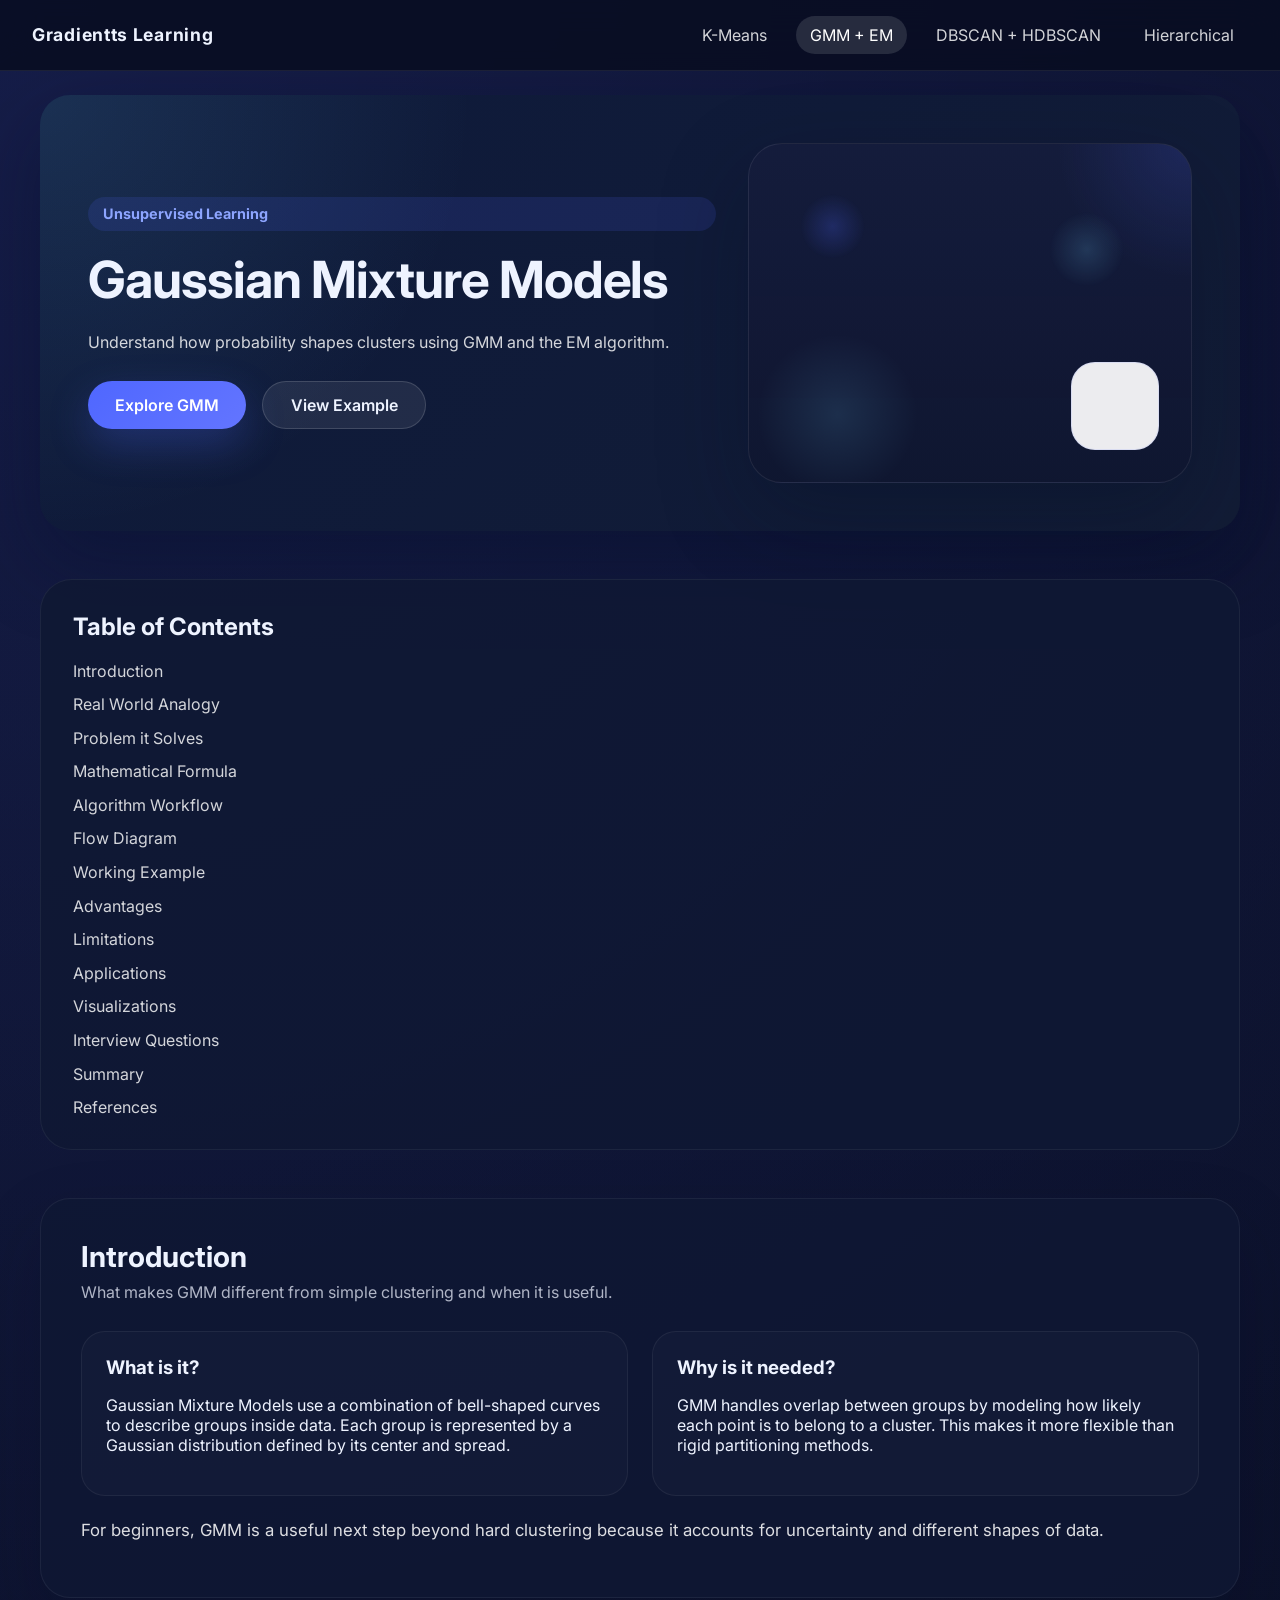
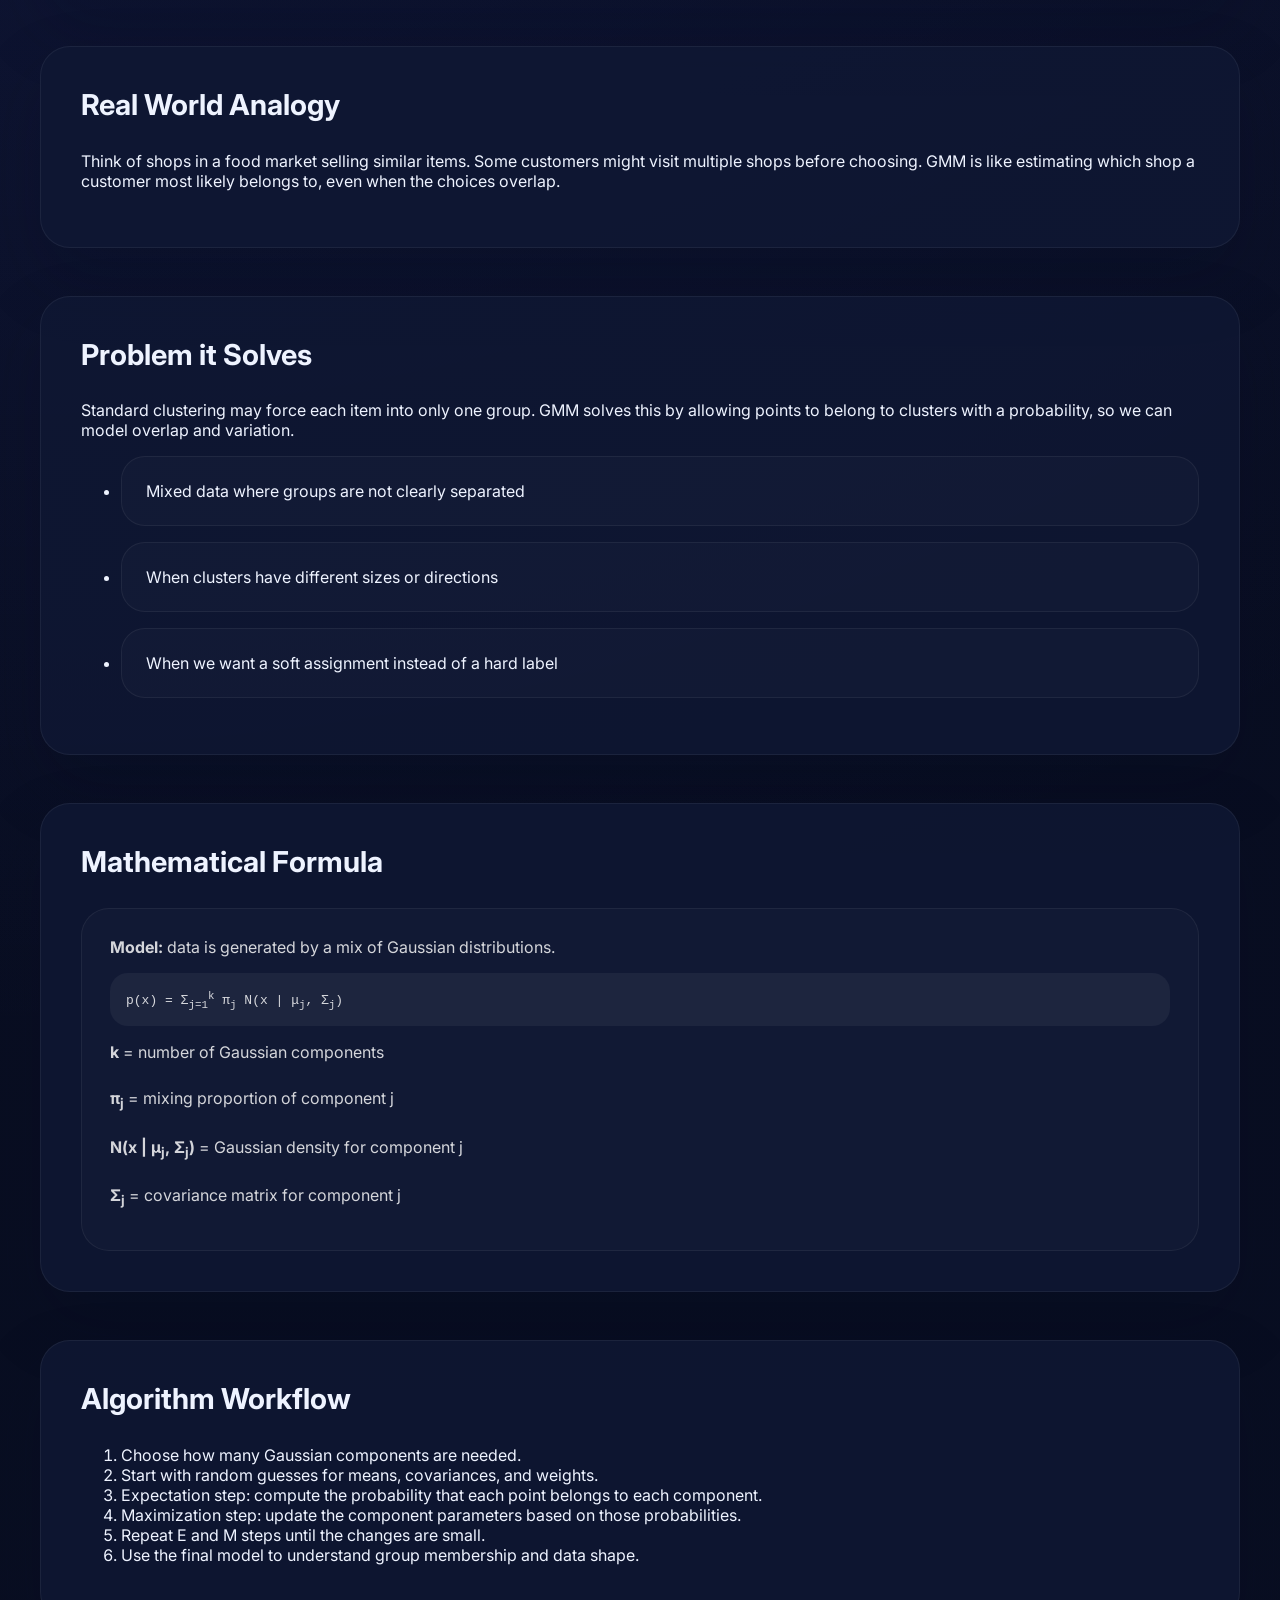
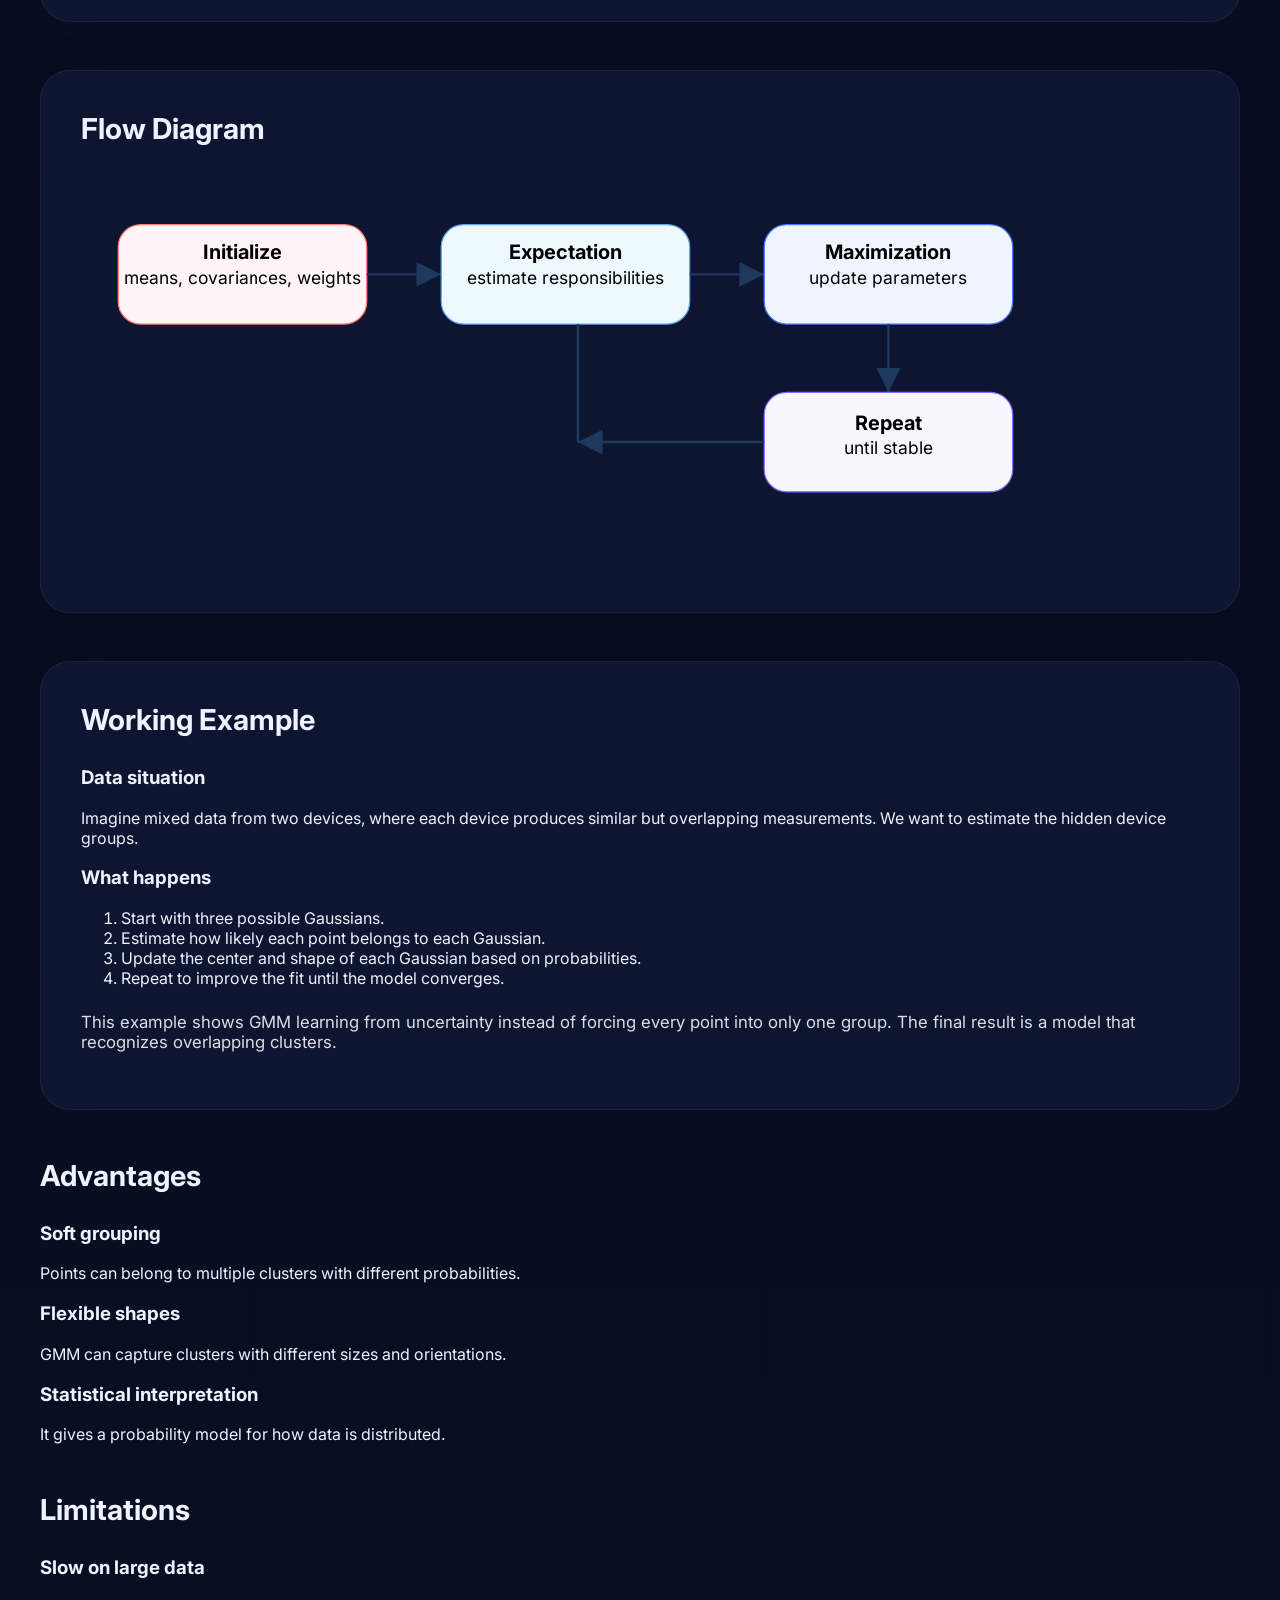
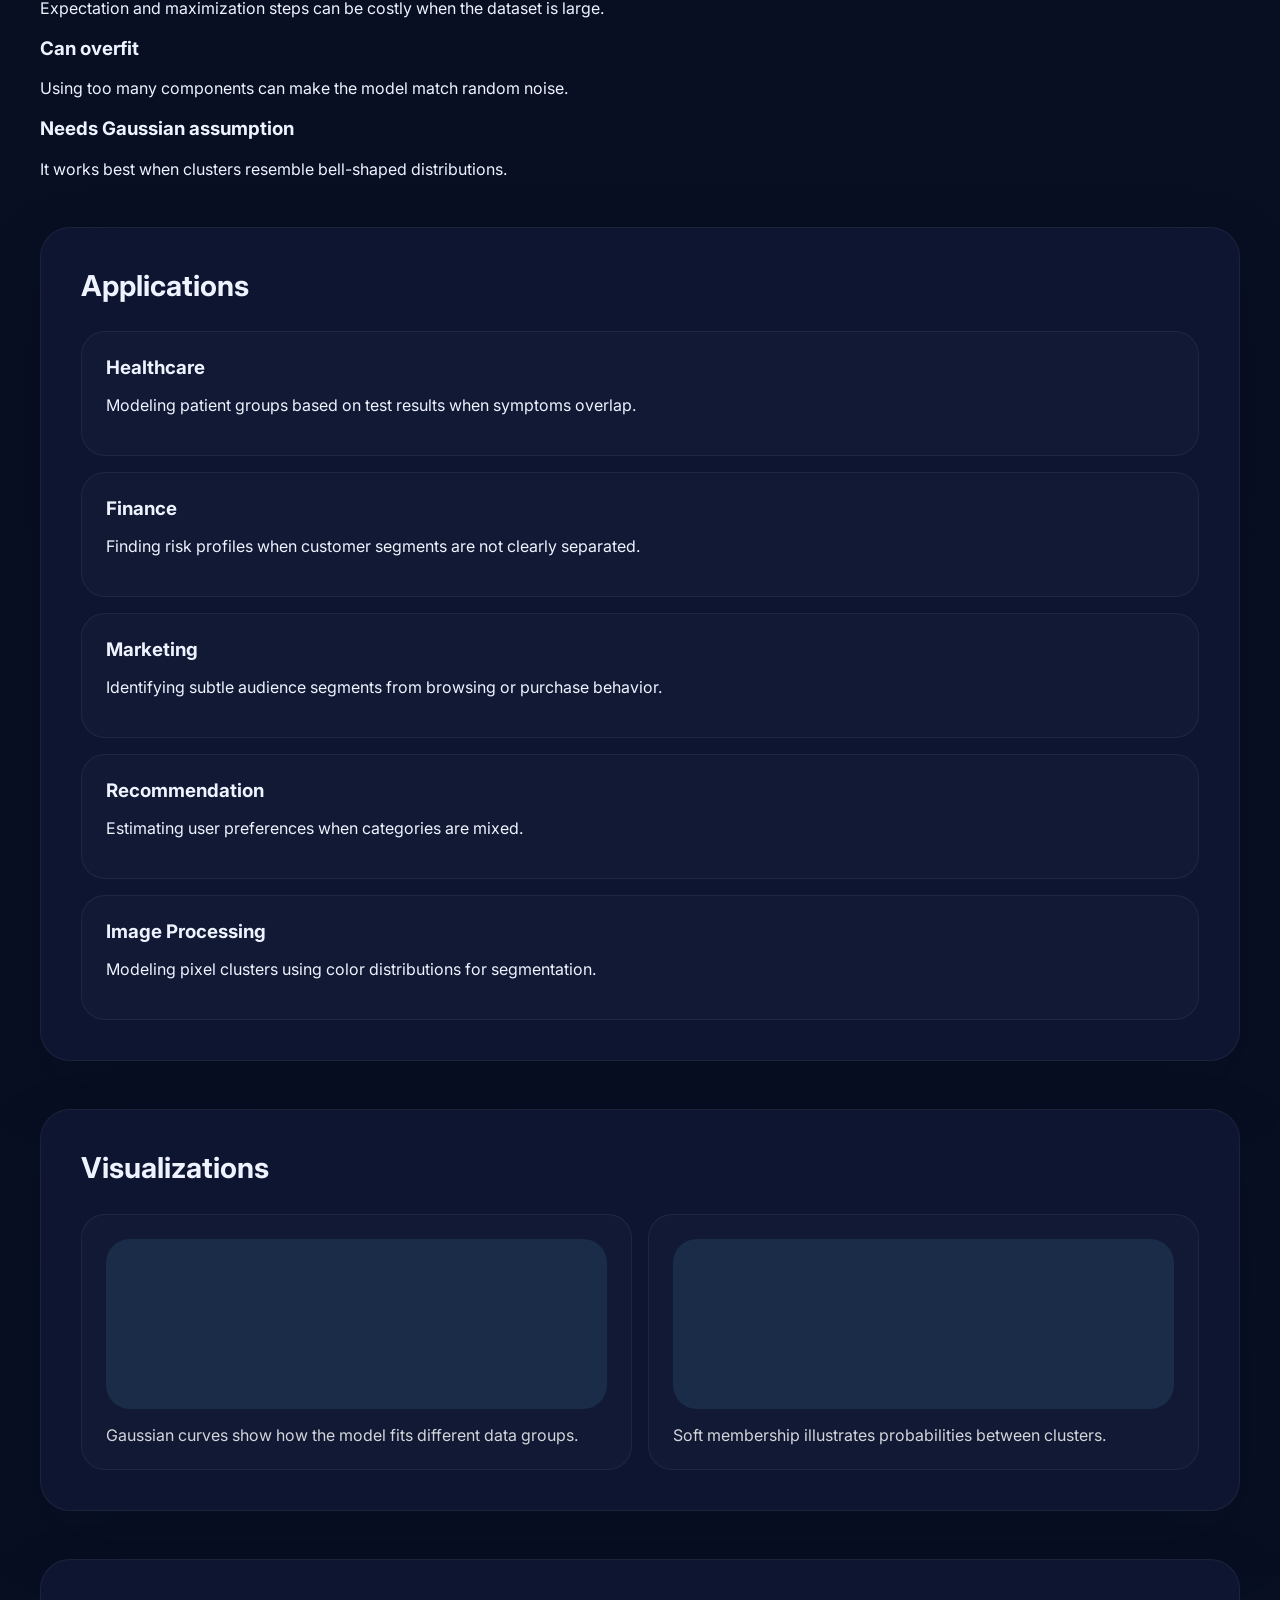
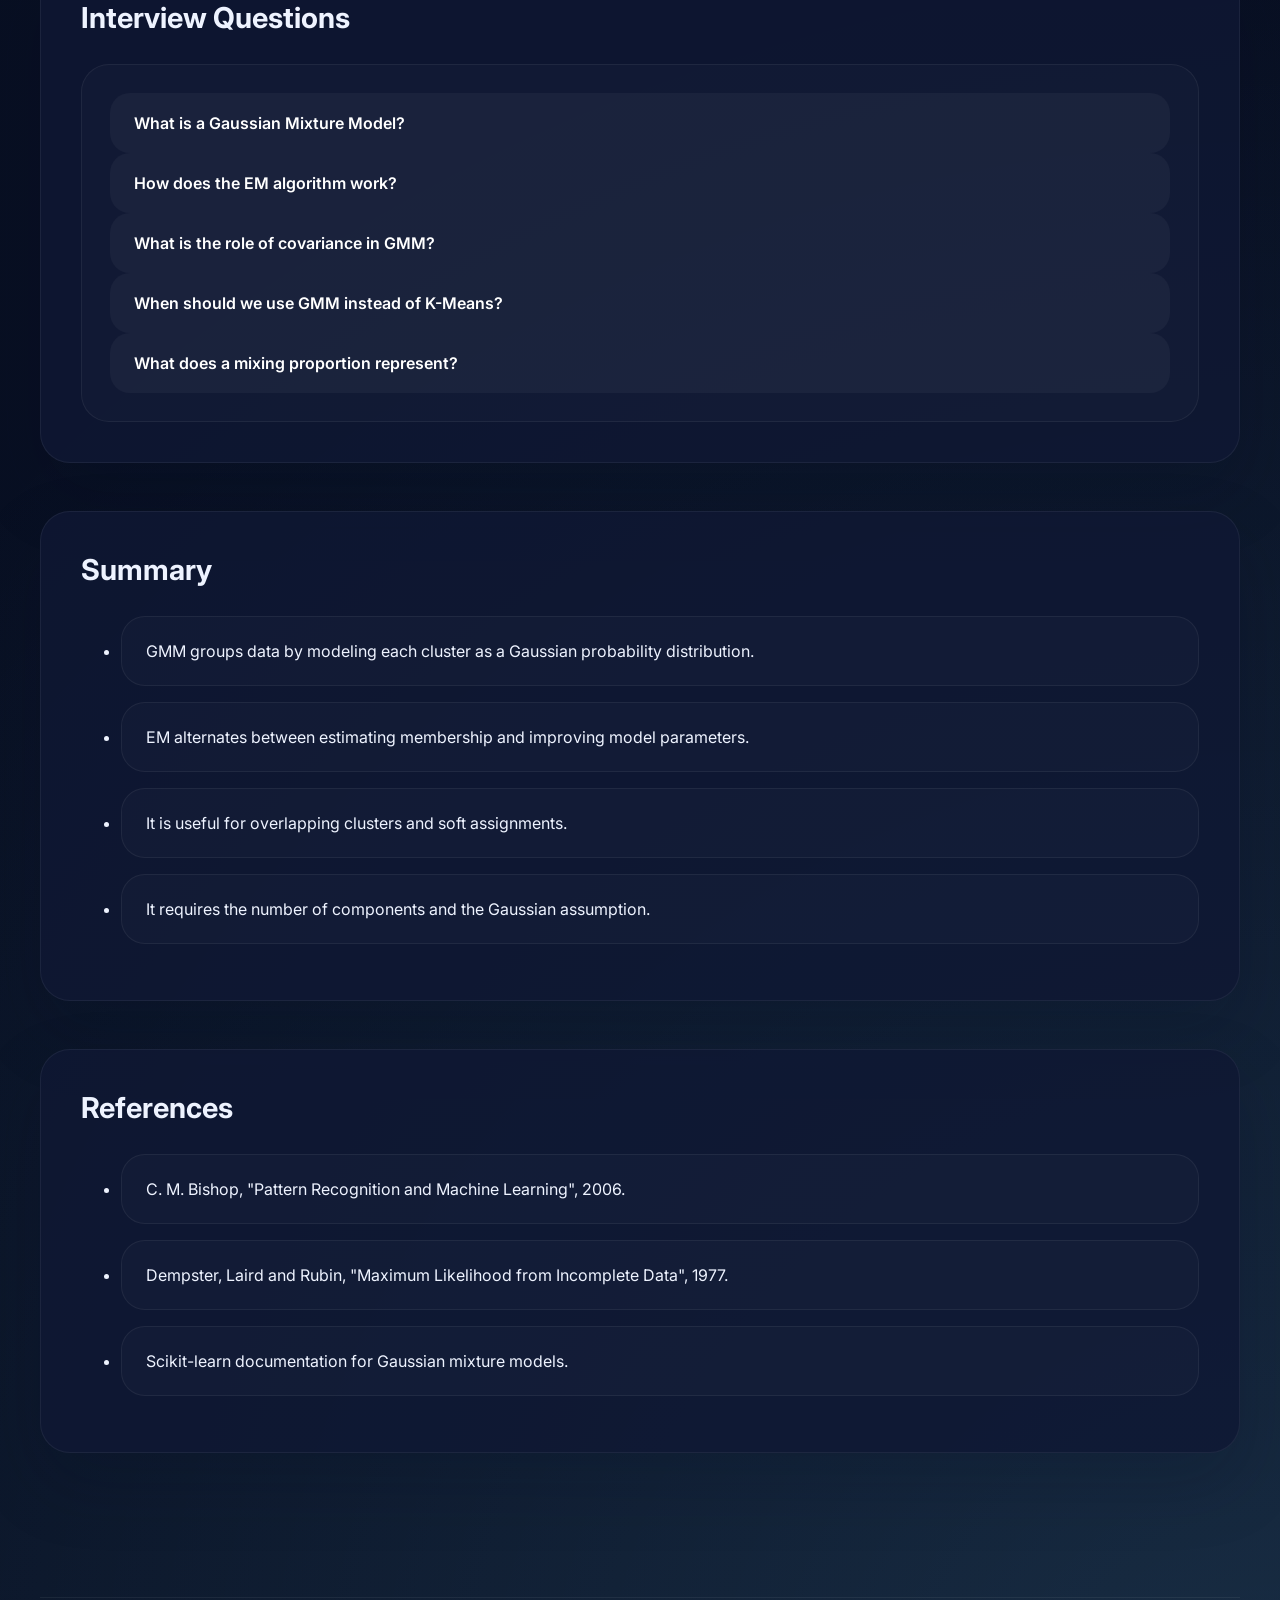
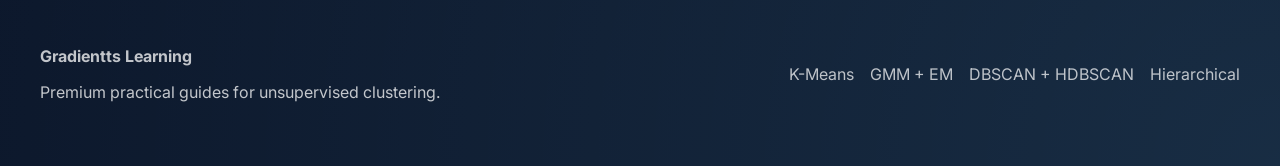
==== gmm-em/index.html @ 31d8e4d5 "Add Task 3 HTML pages" ====
<!DOCTYPE html>
<html lang="en">
<head>
  <meta charset="UTF-8" />
  <meta name="viewport" content="width=device-width, initial-scale=1.0" />
  <title>GMM + EM | Unsupervised Learning</title>
  <link rel="preconnect" href="https://fonts.googleapis.com" />
  <link rel="preconnect" href="https://fonts.gstatic.com" crossorigin />
  <link href="https://fonts.googleapis.com/css2?family=Inter:wght@400;500;600;700&display=swap" rel="stylesheet" />
  <link rel="stylesheet" href="../style.css" />
</head>
<body>
  <header class="navbar" id="top-nav">
    <div class="nav-brand">Gradientts Learning</div>
    <nav class="nav-links" aria-label="Main navigation">
      <a href="../k-means/index.html">K-Means</a>
      <a href="../gmm-em/index.html" class="active">GMM + EM</a>
      <a href="../dbscan-hdbscan/index.html">DBSCAN + HDBSCAN</a>
      <a href="../hierarchical-clustering/index.html">Hierarchical</a>
    </nav>
    <button class="nav-toggle" aria-label="Toggle navigation" aria-expanded="false">
      <span></span><span></span><span></span>
    </button>
  </header>

  <main>
    <section class="hero hero-gmm">
      <div class="hero-copy">
        <span class="eyebrow">Unsupervised Learning</span>
        <h1>Gaussian Mixture Models</h1>
        <p>Understand how probability shapes clusters using GMM and the EM algorithm.</p>
        <div class="hero-actions">
          <a href="#overview" class="btn btn-primary">Explore GMM</a>
          <a href="#example" class="btn btn-secondary">View Example</a>
        </div>
      </div>
      <div class="hero-visual" aria-hidden="true">
        <div class="hero-card">
          <div class="curve-graph"></div>
          <div class="shape-key"></div>
        </div>
      </div>
    </section>

    <section class="section toc" id="toc">
      <h2>Table of Contents</h2>
      <ul>
        <li><a href="#overview">Introduction</a></li>
        <li><a href="#analogy">Real World Analogy</a></li>
        <li><a href="#problem">Problem it Solves</a></li>
        <li><a href="#formula">Mathematical Formula</a></li>
        <li><a href="#workflow">Algorithm Workflow</a></li>
        <li><a href="#diagram">Flow Diagram</a></li>
        <li><a href="#example">Working Example</a></li>
        <li><a href="#advantages">Advantages</a></li>
        <li><a href="#limitations">Limitations</a></li>
        <li><a href="#applications">Applications</a></li>
        <li><a href="#visualizations">Visualizations</a></li>
        <li><a href="#interview">Interview Questions</a></li>
        <li><a href="#summary">Summary</a></li>
        <li><a href="#references">References</a></li>
      </ul>
    </section>

    <section class="section content-block" id="overview">
      <div class="section-header">
        <h2>Introduction</h2>
        <p>What makes GMM different from simple clustering and when it is useful.</p>
      </div>
      <div class="content-grid">
        <div>
          <h3>What is it?</h3>
          <p>Gaussian Mixture Models use a combination of bell-shaped curves to describe groups inside data. Each group is represented by a Gaussian distribution defined by its center and spread.</p>
        </div>
        <div>
          <h3>Why is it needed?</h3>
          <p>GMM handles overlap between groups by modeling how likely each point is to belong to a cluster. This makes it more flexible than rigid partitioning methods.</p>
        </div>
      </div>
      <p class="lead">For beginners, GMM is a useful next step beyond hard clustering because it accounts for uncertainty and different shapes of data.</p>
    </section>

    <section class="section content-block" id="analogy">
      <div class="section-header">
        <h2>Real World Analogy</h2>
      </div>
      <p>Think of shops in a food market selling similar items. Some customers might visit multiple shops before choosing. GMM is like estimating which shop a customer most likely belongs to, even when the choices overlap.</p>
    </section>

    <section class="section content-block" id="problem">
      <div class="section-header">
        <h2>Problem it Solves</h2>
      </div>
      <p>Standard clustering may force each item into only one group. GMM solves this by allowing points to belong to clusters with a probability, so we can model overlap and variation.</p>
      <ul class="problem-list">
        <li>Mixed data where groups are not clearly separated</li>
        <li>When clusters have different sizes or directions</li>
        <li>When we want a soft assignment instead of a hard label</li>
      </ul>
    </section>

    <section class="section content-block" id="formula">
      <div class="section-header">
        <h2>Mathematical Formula</h2>
      </div>
      <div class="formula-card">
        <p><strong>Model:</strong> data is generated by a mix of Gaussian distributions.</p>
        <p class="formula"><code>p(x) = &Sigma;<sub>j=1</sub><sup>k</sup> π<sub>j</sub> N(x | μ<sub>j</sub>, Σ<sub>j</sub>)</code></p>
        <div class="formula-legend">
          <div><strong>k</strong> = number of Gaussian components</div>
          <div><strong>π<sub>j</sub></strong> = mixing proportion of component j</div>
          <div><strong>N(x | μ<sub>j</sub>, Σ<sub>j</sub>)</strong> = Gaussian density for component j</div>
          <div><strong>Σ<sub>j</sub></strong> = covariance matrix for component j</div>
        </div>
      </div>
    </section>

    <section class="section content-block" id="workflow">
      <div class="section-header">
        <h2>Algorithm Workflow</h2>
      </div>
      <ol class="workflow-list">
        <li>Choose how many Gaussian components are needed.</li>
        <li>Start with random guesses for means, covariances, and weights.</li>
        <li>Expectation step: compute the probability that each point belongs to each component.</li>
        <li>Maximization step: update the component parameters based on those probabilities.</li>
        <li>Repeat E and M steps until the changes are small.</li>
        <li>Use the final model to understand group membership and data shape.</li>
      </ol>
    </section>

    <section class="section content-block" id="diagram">
      <div class="section-header">
        <h2>Flow Diagram</h2>
      </div>
      <div class="diagram-wrapper" aria-label="GMM and EM flow diagram">
        <svg viewBox="0 0 900 320" role="img" aria-labelledby="gmmFlowTitle gmmFlowDesc">
          <title id="gmmFlowTitle">GMM and EM workflow</title>
          <desc id="gmmFlowDesc">Four main blocks showing initialization, expectation, maximization, and repeat until stable.</desc>
          <defs>
            <marker id="arrow-gmm" markerWidth="10" markerHeight="10" refX="10" refY="5" orient="auto" markerUnits="strokeWidth">
              <path d="M0,0 L10,5 L0,10 Z" fill="#1f385d" />
            </marker>
          </defs>
          <rect x="30" y="40" width="200" height="80" rx="18" fill="#fff5f8" stroke="#ff7d71" />
          <text x="130" y="68" text-anchor="middle" font-weight="700">Initialize</text>
          <text x="130" y="88" text-anchor="middle" font-size="14">means, covariances, weights</text>
          <line x1="230" y1="80" x2="290" y2="80" stroke="#1f385d" stroke-width="2" marker-end="url(#arrow-gmm)" />

          <rect x="290" y="40" width="200" height="80" rx="18" fill="#eef9ff" stroke="#5da3ff" />
          <text x="390" y="68" text-anchor="middle" font-weight="700">Expectation</text>
          <text x="390" y="88" text-anchor="middle" font-size="14">estimate responsibilities</text>
          <line x1="490" y1="80" x2="550" y2="80" stroke="#1f385d" stroke-width="2" marker-end="url(#arrow-gmm)" />

          <rect x="550" y="40" width="200" height="80" rx="18" fill="#eef5ff" stroke="#4c75ff" />
          <text x="650" y="68" text-anchor="middle" font-weight="700">Maximization</text>
          <text x="650" y="88" text-anchor="middle" font-size="14">update parameters</text>
          <line x1="650" y1="120" x2="650" y2="175" stroke="#1f385d" stroke-width="2" marker-end="url(#arrow-gmm)" />

          <rect x="550" y="175" width="200" height="80" rx="18" fill="#f8f7ff" stroke="#7c6eff" />
          <text x="650" y="205" text-anchor="middle" font-weight="700">Repeat</text>
          <text x="650" y="225" text-anchor="middle" font-size="14">until stable</text>
          <line x1="550" y1="215" x2="400" y2="215" stroke="#1f385d" stroke-width="2" marker-end="url(#arrow-gmm)" />
          <line x1="400" y1="215" x2="400" y2="120" stroke="#1f385d" stroke-width="2" />
        </svg>
      </div>
    </section>

    <section class="section content-block" id="example">
      <div class="section-header">
        <h2>Working Example</h2>
      </div>
      <div class="example-grid">
        <div class="example-card">
          <h3>Data situation</h3>
          <p>Imagine mixed data from two devices, where each device produces similar but overlapping measurements. We want to estimate the hidden device groups.</p>
        </div>
        <div class="example-card">
          <h3>What happens</h3>
          <ol>
            <li>Start with three possible Gaussians.</li>
            <li>Estimate how likely each point belongs to each Gaussian.</li>
            <li>Update the center and shape of each Gaussian based on probabilities.</li>
            <li>Repeat to improve the fit until the model converges.</li>
          </ol>
        </div>
      </div>
      <p class="lead">This example shows GMM learning from uncertainty instead of forcing every point into only one group. The final result is a model that recognizes overlapping clusters.</p>
    </section>

    <section class="section cards-grid" id="advantages">
      <div class="section-header">
        <h2>Advantages</h2>
      </div>
      <div class="card-list">
        <article class="feature-card">
          <h3>Soft grouping</h3>
          <p>Points can belong to multiple clusters with different probabilities.</p>
        </article>
        <article class="feature-card">
          <h3>Flexible shapes</h3>
          <p>GMM can capture clusters with different sizes and orientations.</p>
        </article>
        <article class="feature-card">
          <h3>Statistical interpretation</h3>
          <p>It gives a probability model for how data is distributed.</p>
        </article>
      </div>
    </section>

    <section class="section cards-grid" id="limitations">
      <div class="section-header">
        <h2>Limitations</h2>
      </div>
      <div class="card-list">
        <article class="feature-card feature-card-soft">
          <h3>Slow on large data</h3>
          <p>Expectation and maximization steps can be costly when the dataset is large.</p>
        </article>
        <article class="feature-card feature-card-soft">
          <h3>Can overfit</h3>
          <p>Using too many components can make the model match random noise.</p>
        </article>
        <article class="feature-card feature-card-soft">
          <h3>Needs Gaussian assumption</h3>
          <p>It works best when clusters resemble bell-shaped distributions.</p>
        </article>
      </div>
    </section>

    <section class="section content-block" id="applications">
      <div class="section-header">
        <h2>Applications</h2>
      </div>
      <div class="apps-grid">
        <article>
          <h3>Healthcare</h3>
          <p>Modeling patient groups based on test results when symptoms overlap.</p>
        </article>
        <article>
          <h3>Finance</h3>
          <p>Finding risk profiles when customer segments are not clearly separated.</p>
        </article>
        <article>
          <h3>Marketing</h3>
          <p>Identifying subtle audience segments from browsing or purchase behavior.</p>
        </article>
        <article>
          <h3>Recommendation</h3>
          <p>Estimating user preferences when categories are mixed.</p>
        </article>
        <article>
          <h3>Image Processing</h3>
          <p>Modeling pixel clusters using color distributions for segmentation.</p>
        </article>
      </div>
    </section>

    <section class="section content-block" id="visualizations">
      <div class="section-header">
        <h2>Visualizations</h2>
      </div>
      <div class="visual-grid">
        <div class="visual-card">
          <div class="visual-gaussians"></div>
          <p>Gaussian curves show how the model fits different data groups.</p>
        </div>
        <div class="visual-card">
          <div class="visual-prob"></div>
          <p>Soft membership illustrates probabilities between clusters.</p>
        </div>
      </div>
    </section>

    <section class="section content-block" id="interview">
      <div class="section-header">
        <h2>Interview Questions</h2>
      </div>
      <div class="accordion" id="faq">
        <button class="accordion-item" aria-expanded="false">What is a Gaussian Mixture Model?</button>
        <div class="panel"><p>It is a statistical model that represents data as a combination of Gaussian distributions.</p></div>

        <button class="accordion-item" aria-expanded="false">How does the EM algorithm work?</button>
        <div class="panel"><p>EM alternates between estimating membership probabilities and updating distribution parameters.</p></div>

        <button class="accordion-item" aria-expanded="false">What is the role of covariance in GMM?</button>
        <div class="panel"><p>Covariance controls the shape and orientation of each Gaussian component.</p></div>

        <button class="accordion-item" aria-expanded="false">When should we use GMM instead of K-Means?</button>
        <div class="panel"><p>When cluster boundaries overlap or we need a probabilistic assignment.</p></div>

        <button class="accordion-item" aria-expanded="false">What does a mixing proportion represent?</button>
        <div class="panel"><p>It is the weight of each Gaussian component in the overall mixture.</p></div>
      </div>
    </section>

    <section class="section content-block" id="summary">
      <div class="section-header">
        <h2>Summary</h2>
      </div>
      <ul class="summary-list">
        <li>GMM groups data by modeling each cluster as a Gaussian probability distribution.</li>
        <li>EM alternates between estimating membership and improving model parameters.</li>
        <li>It is useful for overlapping clusters and soft assignments.</li>
        <li>It requires the number of components and the Gaussian assumption.</li>
      </ul>
    </section>

    <section class="section content-block" id="references">
      <div class="section-header">
        <h2>References</h2>
      </div>
      <ul class="reference-list">
        <li>C. M. Bishop, "Pattern Recognition and Machine Learning", 2006.</li>
        <li>Dempster, Laird and Rubin, "Maximum Likelihood from Incomplete Data", 1977.</li>
        <li>Scikit-learn documentation for Gaussian mixture models.</li>
      </ul>
    </section>
  </main>

  <footer class="footer">
    <div class="footer-content">
      <div>
        <p><strong>Gradientts Learning</strong></p>
        <p>Premium practical guides for unsupervised clustering.</p>
      </div>
      <div class="footer-links">
        <a href="../k-means/index.html">K-Means</a>
        <a href="../gmm-em/index.html">GMM + EM</a>
        <a href="../dbscan-hdbscan/index.html">DBSCAN + HDBSCAN</a>
        <a href="../hierarchical-clustering/index.html">Hierarchical</a>
      </div>
    </div>
  </footer>
  <button class="back-to-top" aria-label="Back to top">↑</button>
  <script src="../script.js"></script>
</body>
</html>
---- style.css ----
:root {
  --primary-color: #4f67ff;
  --secondary-color: #74d2ff;
  --accent-color: #7b86ff;
  --background-color: #090d21;
  --surface-color: #101730;
  --surface-soft: #121d3d;
  --surface-strong: rgba(255, 255, 255, 0.08);
  --text-color: #eef3ff;
  --heading-color: #ffffff;
  --muted-color: rgba(238, 243, 255, 0.72);
  --border-color: rgba(255, 255, 255, 0.1);
  --shadow: 0 30px 80px rgba(4, 12, 40, 0.35);
  --border-radius: 30px;
  --transition-speed: 180ms;
  --page-width: min(1200px, calc(100% - 2rem));
}

* {
  box-sizing: border-box;
}

html {
  scroll-behavior: smooth;
}

body {
  margin: 0;
  min-height: 100vh;
  font-family: 'Inter', sans-serif;
  color: var(--text-color);
  background: radial-gradient(circle at top left, rgba(79, 103, 255, 0.18), transparent 32%),
    radial-gradient(circle at bottom right, rgba(116, 210, 255, 0.15), transparent 22%),
    linear-gradient(180deg, #090d21 0%, #081023 100%);
}

button,
a {
  font: inherit;
}

a {
  color: var(--secondary-color);
}

img,
svg {
  display: block;
  max-width: 100%;
}

header.navbar {
  position: sticky;
  top: 0;
  z-index: 50;
  display: flex;
  justify-content: space-between;
  align-items: center;
  gap: 1rem;
  width: 100%;
  padding: 1rem 2rem;
  background: rgba(9, 13, 33, 0.88);
  border-bottom: 1px solid rgba(255, 255, 255, 0.08);
  backdrop-filter: blur(18px);
}

.nav-brand {
  font-size: 1.1rem;
  font-weight: 700;
  letter-spacing: 0.04em;
}

.nav-links {
  display: flex;
  align-items: center;
  gap: 1rem;
  flex-wrap: wrap;
}

.nav-links a {
  text-decoration: none;
  color: rgba(255, 255, 255, 0.82);
  padding: 0.55rem 0.85rem;
  border-radius: 999px;
  transition: background var(--transition-speed), color var(--transition-speed);
}

.nav-links a:hover,
.nav-links a.active {
  background: rgba(255, 255, 255, 0.12);
  color: #fff;
}

.nav-toggle {
  display: none;
  width: 44px;
  height: 44px;
  border-radius: 16px;
  border: 1px solid rgba(116, 210, 255, 0.18);
  background: rgba(255, 255, 255, 0.97);
  padding: 0.75rem;
  cursor: pointer;
}

.nav-toggle span {
  display: block;
  width: 100%;
  height: 3px;
  border-radius: 99px;
  background: #4f67ff;
  margin-bottom: 5px;
}

main {
  width: var(--page-width);
  margin: 0 auto;
  padding: 1.5rem 0 4rem;
}

.section {
  margin: 3rem 0;
  opacity: 0;
  transform: translateY(28px);
  transition: opacity 0.7s ease, transform 0.7s ease;
}

.section.visible {
  opacity: 1;
  transform: translateY(0);
}

.hero {
  display: grid;
  grid-template-columns: 1.2fr 0.85fr;
  gap: 2rem;
  padding: 3rem;
  border-radius: var(--border-radius);
  background: radial-gradient(circle at top left, rgba(116, 210, 255, 0.12), transparent 34%),
    linear-gradient(135deg, #0e1a3b 0%, #121c36 100%);
  box-shadow: var(--shadow);
}

.hero-copy {
  display: flex;
  flex-direction: column;
  gap: 1.5rem;
  justify-content: center;
}

.eyebrow {
  display: inline-flex;
  padding: 0.55rem 0.95rem;
  border-radius: 999px;
  background: rgba(79, 103, 255, 0.14);
  color: #8da5ff;
  font-size: 0.9rem;
  font-weight: 700;
}

.hero h1 {
  margin: 0;
  font-size: clamp(3rem, 4vw, 4.2rem);
  line-height: 0.95;
  letter-spacing: -0.02em;
}

.hero p {
  margin: 0;
  max-width: 46rem;
  line-height: 1.8;
  color: rgba(255, 255, 255, 0.82);
}

.hero-actions {
  display: flex;
  flex-wrap: wrap;
  gap: 1rem;
}

.btn {
  display: inline-flex;
  align-items: center;
  justify-content: center;
  min-height: 3rem;
  padding: 0 1.7rem;
  border-radius: 999px;
  font-weight: 600;
  text-decoration: none;
  transition: transform var(--transition-speed), box-shadow var(--transition-speed), background var(--transition-speed);
}

.btn:hover {
  transform: translateY(-1px);
}

.btn-primary {
  color: #fff;
  background: linear-gradient(135deg, var(--primary-color), #6375ff);
  box-shadow: 0 16px 40px rgba(79, 103, 255, 0.26);
}

.btn-secondary {
  color: #eef3ff;
  background: rgba(255, 255, 255, 0.08);
  border: 1px solid rgba(255, 255, 255, 0.14);
}

.hero-visual {
  position: relative;
  min-height: 340px;
}

.hero-card {
  position: absolute;
  inset: 0;
  border-radius: 34px;
  background: linear-gradient(180deg, rgba(21, 28, 60, 0.96) 0%, rgba(15, 22, 48, 0.92) 100%);
  border: 1px solid rgba(255, 255, 255, 0.08);
  box-shadow: 0 32px 90px rgba(4, 13, 34, 0.28);
  overflow: hidden;
}

.hero-card::before {
  content: '';
  position: absolute;
  inset: 0;
  background: radial-gradient(circle at top right, rgba(79, 103, 255, 0.16), transparent 24%),
    radial-gradient(circle at 20% 80%, rgba(116, 210, 255, 0.12), transparent 18%);
}

.content-block {
  padding: 2.5rem;
  border-radius: var(--border-radius);
  background: rgba(15, 24, 52, 0.82);
  border: 1px solid rgba(255, 255, 255, 0.06);
  box-shadow: 0 30px 70px rgba(5, 13, 35, 0.18);
}

.section-header {
  display: flex;
  flex-direction: column;
  gap: 0.5rem;
  margin-bottom: 1.8rem;
}

.section-header h2 {
  margin: 0;
  font-size: clamp(1.8rem, 2vw, 2.3rem);
}

.section-header p {
  margin: 0;
  color: var(--muted-color);
}

.content-grid,
.apps-grid,
.visual-grid {
  display: grid;
  gap: 1.5rem;
}

.content-grid {
  grid-template-columns: repeat(2, minmax(0, 1fr));
}

.content-grid > div {
  background: rgba(255, 255, 255, 0.02);
  border: 1px solid rgba(255, 255, 255, 0.06);
  border-radius: 24px;
  padding: 1.5rem;
}

.content-grid h3 {
  margin: 0 0 0.75rem;
}

.lead {
  margin-top: 1.5rem;
  color: rgba(255, 255, 255, 0.86);
  font-size: 1.05rem;
}

.toc {
  padding: 2rem;
  border-radius: 32px;
  background: rgba(15, 24, 52, 0.88);
  border: 1px solid rgba(255, 255, 255, 0.06);
}

.toc h2 {
  margin-top: 0;
}

.toc ul {
  list-style: none;
  padding: 0;
  margin: 1rem 0 0;
  display: grid;
  gap: 0.85rem;
}

.toc li a {
  color: rgba(255, 255, 255, 0.82);
  text-decoration: none;
  display: inline-flex;
  align-items: center;
  gap: 0.5rem;
}

.toc li a:hover {
  color: #fff;
}

.formula-card,
.visual-card,
.accordion {
  background: rgba(255, 255, 255, 0.02);
  border: 1px solid rgba(255, 255, 255, 0.06);
  border-radius: 28px;
  padding: 1.75rem;
}

.formula-card p,
.visual-card p,
.formula-legend div {
  margin: 0 0 0.85rem;
  color: rgba(255, 255, 255, 0.82);
}

.formula-card .formula {
  display: block;
  margin: 1rem 0;
  font-family: ui-monospace, SFMono-Regular, Menlo, Monaco, Consolas, 'Liberation Mono', 'Courier New', monospace;
  background: rgba(255, 255, 255, 0.05);
  padding: 1rem;
  border-radius: 18px;
}

.formula-legend {
  display: grid;
  gap: 0.75rem;
}

.accordion-item {
  width: 100%;
  text-align: left;
  border: none;
  background: rgba(255, 255, 255, 0.04);
  color: #fff;
  font-size: 1rem;
  font-weight: 600;
  padding: 1.25rem 1.5rem;
  border-radius: 20px;
  cursor: pointer;
  transition: background var(--transition-speed);
}

.accordion-item:hover,
.accordion-item[aria-expanded='true'] {
  background: rgba(79, 103, 255, 0.16);
}

.panel {
  max-height: 0;
  overflow: hidden;
  transition: max-height 0.3s ease;
  padding: 0 1.5rem;
}

.panel p {
  margin: 1rem 0 0;
}

.apps-grid,
.visual-grid,
.summary-list,
.reference-list,
.problem-list {
  display: grid;
  gap: 1rem;
}

.apps-grid article,
.visual-card,
.summary-list li,
.reference-list li,
.problem-list li {
  background: rgba(255, 255, 255, 0.02);
  border: 1px solid rgba(255, 255, 255, 0.06);
  border-radius: 24px;
  padding: 1.5rem;
}

.apps-grid article h3,
.visual-card p,
.summary-list li,
.reference-list li,
.problem-list li {
  margin: 0;
}

.visual-grid {
  grid-template-columns: repeat(2, minmax(0, 1fr));
}

.visual-card {
  min-height: 220px;
  display: grid;
  gap: 1rem;
}

.visual-card div {
  height: 170px;
  border-radius: 24px;
  background: rgba(116, 210, 255, 0.1);
}

.back-to-top {
  position: fixed;
  right: 1.5rem;
  bottom: 1.5rem;
  width: 3.25rem;
  height: 3.25rem;
  border-radius: 16px;
  border: none;
  background: linear-gradient(135deg, var(--primary-color), #6375ff);
  color: #fff;
  display: none;
  align-items: center;
  justify-content: center;
  cursor: pointer;
  box-shadow: 0 18px 42px rgba(79, 103, 255, 0.26);
}

.back-to-top.visible {
  display: grid;
}

.footer {
  padding: 2rem 0 3rem;
  color: rgba(255, 255, 255, 0.75);
}

.footer-content {
  width: var(--page-width);
  margin: 0 auto;
  display: flex;
  justify-content: space-between;
  align-items: center;
  gap: 1rem;
  flex-wrap: wrap;
  border-top: 1px solid rgba(255, 255, 255, 0.06);
  padding-top: 2rem;
}

.footer-links {
  display: flex;
  align-items: center;
  gap: 1rem;
  flex-wrap: wrap;
}

.footer-links a {
  color: rgba(255, 255, 255, 0.72);
  text-decoration: none;
}

.footer-links a:hover {
  color: #fff;
}

@media (max-width: 960px) {
  header.navbar,
  .hero,
  .footer-content {
    padding-left: 1.3rem;
    padding-right: 1.3rem;
  }

  main {
    width: min(100%, calc(100% - 2rem));
  }

  .hero {
    grid-template-columns: 1fr;
    padding: 2.5rem;
  }

  .content-grid,
  .visual-grid {
    grid-template-columns: 1fr;
  }

  .nav-toggle {
    display: inline-flex;
  }

  .nav-links {
    position: absolute;
    top: 100%;
    right: 1.75rem;
    flex-direction: column;
    align-items: flex-start;
    width: fit-content;
    margin-top: 0.75rem;
    padding: 1rem;
    background: rgba(9, 13, 33, 0.98);
    border: 1px solid rgba(255, 255, 255, 0.08);
    border-radius: 24px;
    box-shadow: 0 28px 60px rgba(4, 12, 40, 0.25);
    opacity: 0;
    pointer-events: none;
    transform: translateY(-10px);
    transition: opacity var(--transition-speed), transform var(--transition-speed);
  }

  .nav-links.open {
    opacity: 1;
    pointer-events: auto;
    transform: translateY(0);
  }
}

@media (max-width: 640px) {
  header.navbar {
    flex-wrap: wrap;
    justify-content: space-between;
  }

  .hero {
    padding: 2rem;
  }

  .hero h1 {
    font-size: clamp(2.4rem, 8vw, 3.4rem);
  }

  .footer-content {
    flex-direction: column;
    align-items: flex-start;
  }
}

.hero-kmeans .dot-group,
.hero-kmeans .dot-group-1,
.hero-kmeans .dot-group-2 {
  position: absolute;
  display: grid;
  gap: 0.9rem;
}

.hero-kmeans .dot-group-1 {
  left: 1.8rem;
  top: 1.8rem;
  grid-template-columns: repeat(2, 1fr);
}

.hero-kmeans .dot-group-2 {
  right: 1.8rem;
  bottom: 2rem;
  grid-template-columns: repeat(3, 1fr);
}

.hero-kmeans .dot-group span {
  width: 16px;
  height: 16px;
  border-radius: 50%;
  background: rgba(79, 103, 255, 0.9);
  box-shadow: 0 0 0 6px rgba(79, 103, 255, 0.08);
}

.hero-gmm .curve-graph,
.hero-gmm .shape-key,
.hero-dbscan .grid-overlay,
.hero-dbscan .cluster-bubbles,
.hero-hierarchical .node-structure,
.hero-hierarchical .link-lines {
  position: absolute;
}

.hero-gmm .curve-graph {
  inset: 1.6rem;
  border-radius: 26px;
  background: radial-gradient(circle at 15% 20%, rgba(79, 103, 255, 0.22), transparent 8%),
    radial-gradient(circle at 80% 28%, rgba(116, 210, 255, 0.16), transparent 10%);
}

.hero-gmm .shape-key {
  right: 2rem;
  bottom: 2rem;
  width: 5.5rem;
  height: 5.5rem;
  border-radius: 24px;
  background: rgba(255, 255, 255, 0.92);
  border: 1px solid rgba(79, 103, 255, 0.12);
}

.hero-dbscan .grid-overlay {
  inset: 1.5rem;
  border-radius: 26px;
  background-image: linear-gradient(rgba(79, 103, 255, 0.06) 1px, transparent 1px),
    linear-gradient(90deg, rgba(79, 103, 255, 0.06) 1px, transparent 1px);
  background-size: 32px 32px;
}

.hero-dbscan .cluster-bubbles {
  inset: 2rem;
  display: grid;
  grid-template-columns: repeat(4, 1fr);
  gap: 1rem;
}

.hero-dbscan .cluster-bubbles::before,
.hero-dbscan .cluster-bubbles::after {
  content: '';
  width: 100%;
  height: 100%;
  border-radius: 28px;
  background: radial-gradient(circle at 20% 20%, rgba(79, 103, 255, 0.24), transparent 8%),
    radial-gradient(circle at 65% 40%, rgba(145, 181, 255, 0.2), transparent 10%);
}

.hero-hierarchical .node-structure {
  inset: 1.5rem;
  border-radius: 28px;
  background-image: radial-gradient(circle at 20% 20%, rgba(79, 103, 255, 0.24), transparent 8%),
    radial-gradient(circle at 65% 45%, rgba(116, 210, 255, 0.16), transparent 8%);
}

.hero-hierarchical .link-lines {
  inset: 2.3rem;
  border-radius: 24px;
  background-image: linear-gradient(to bottom, rgba(79, 103, 255, 0.14) 1px, transparent 1px),
    linear-gradient(to right, rgba(79, 103, 255, 0.14) 1px, transparent 1px);
  background-size: 24px 24px;
}
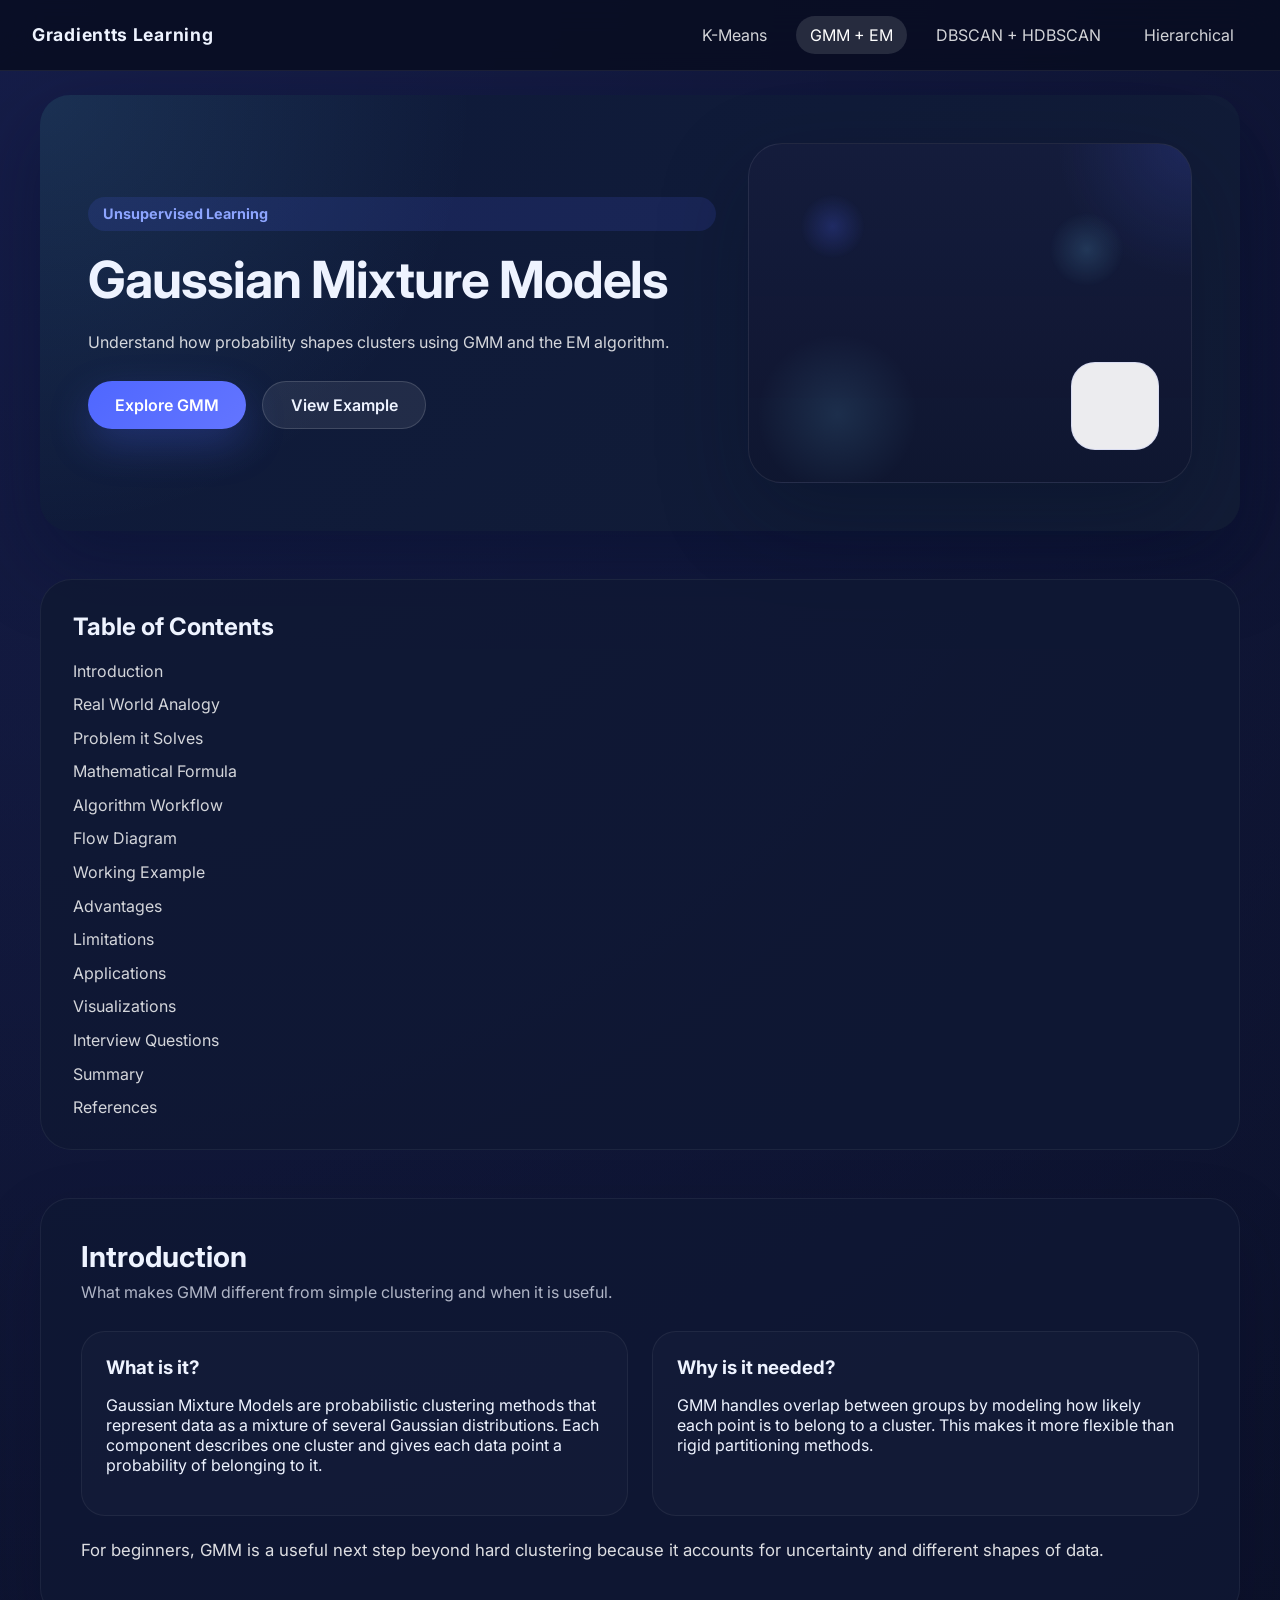
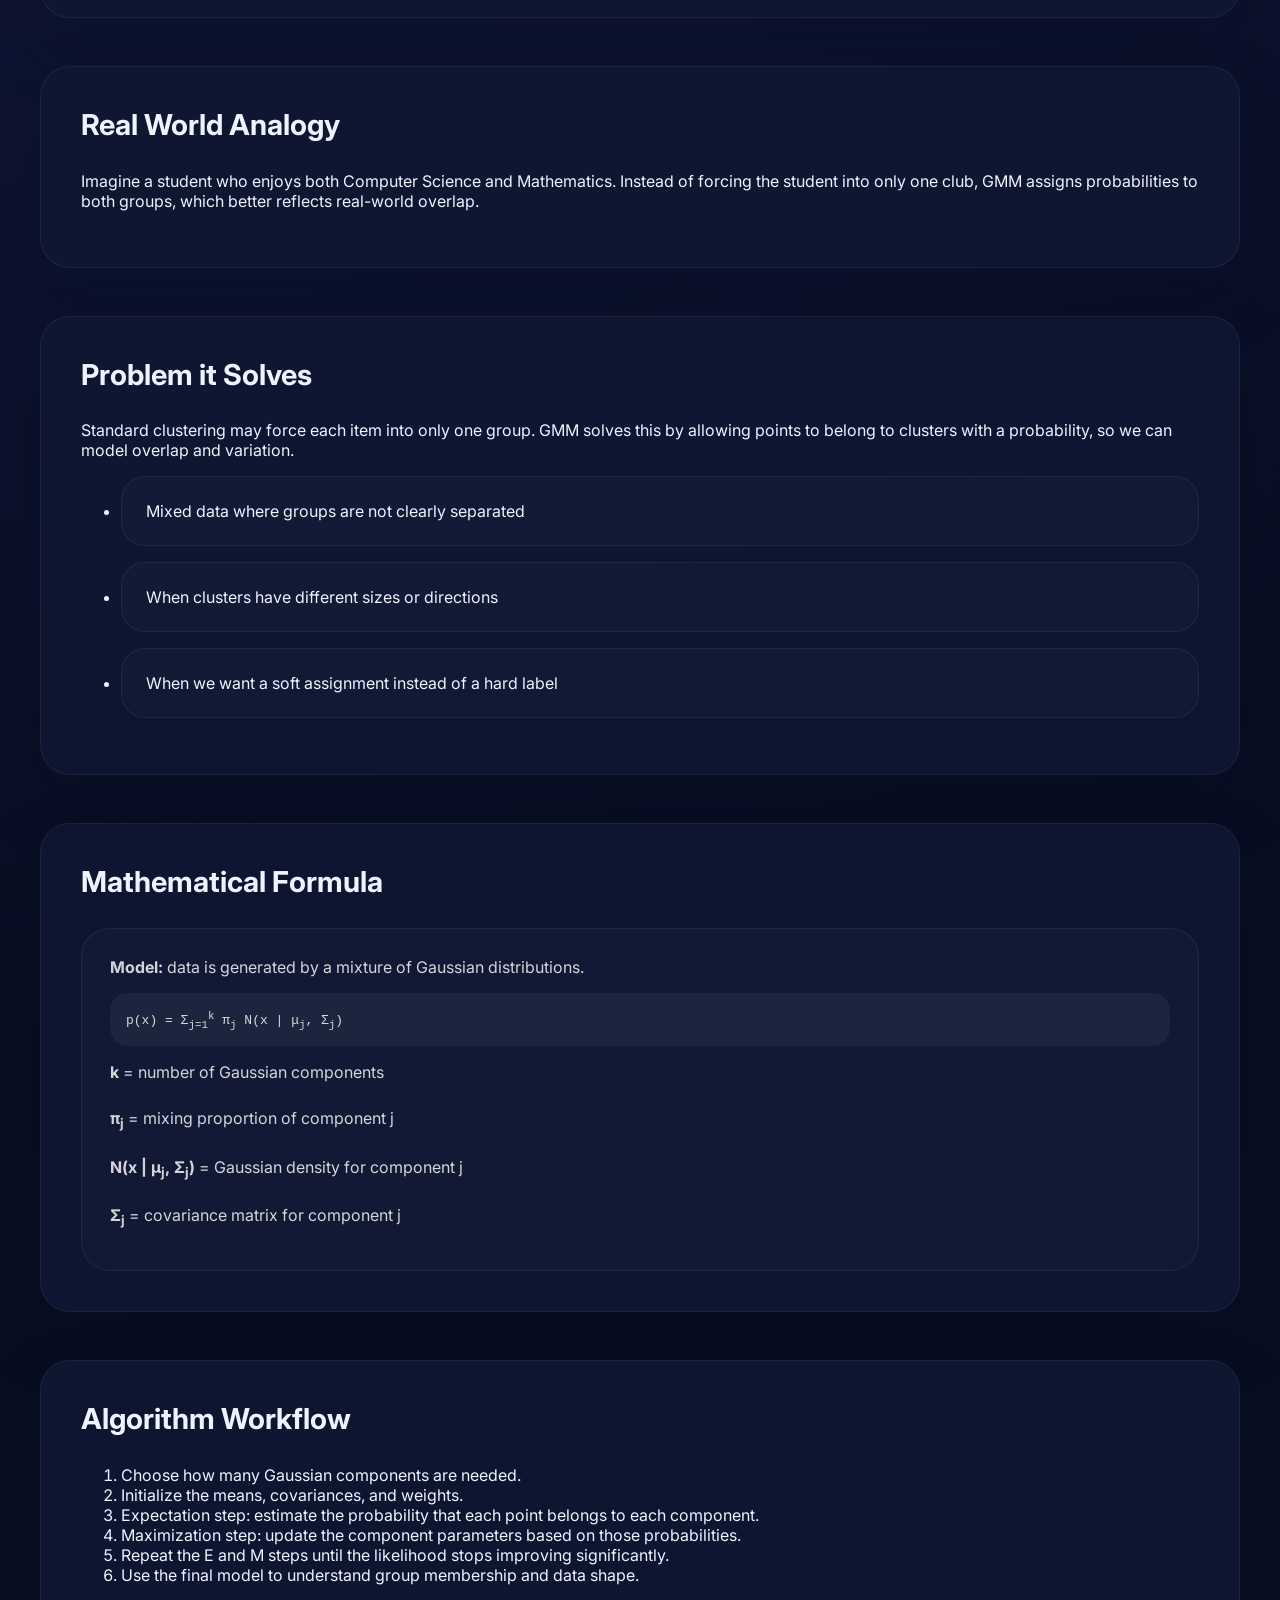
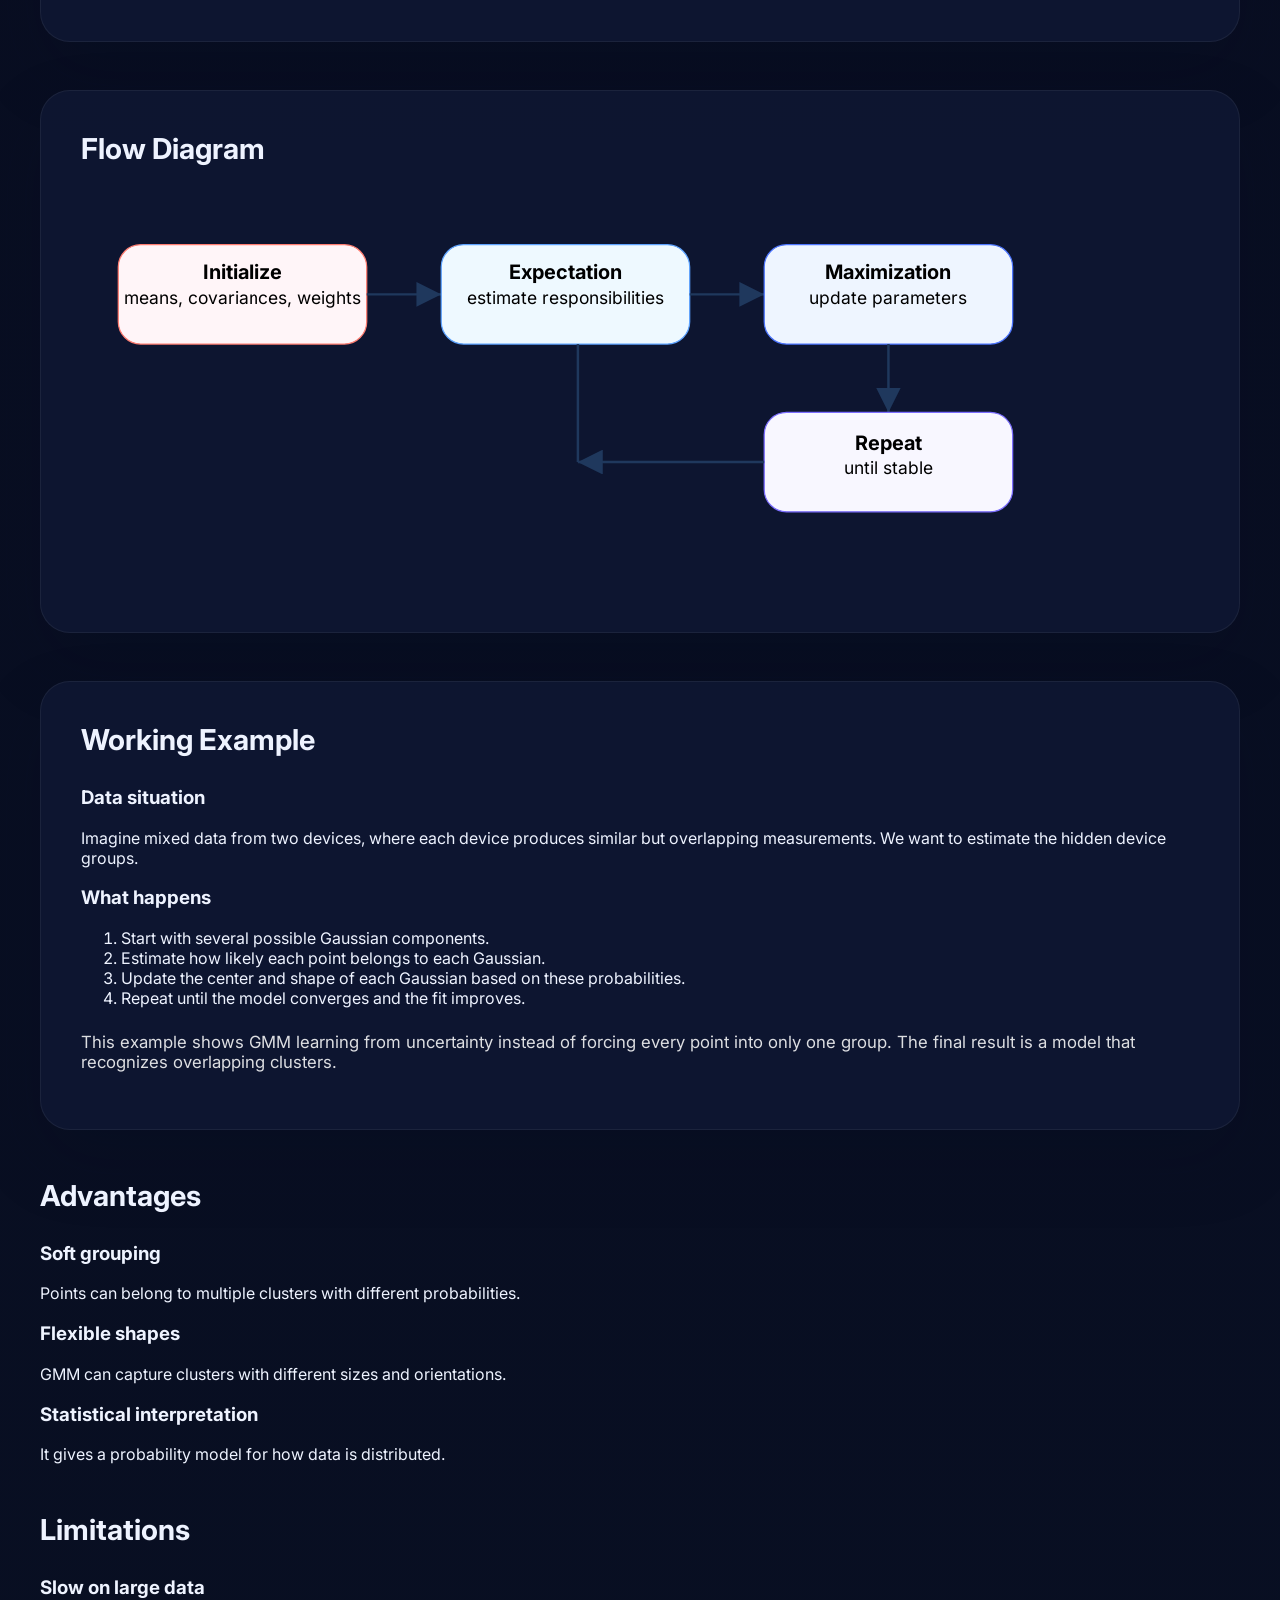
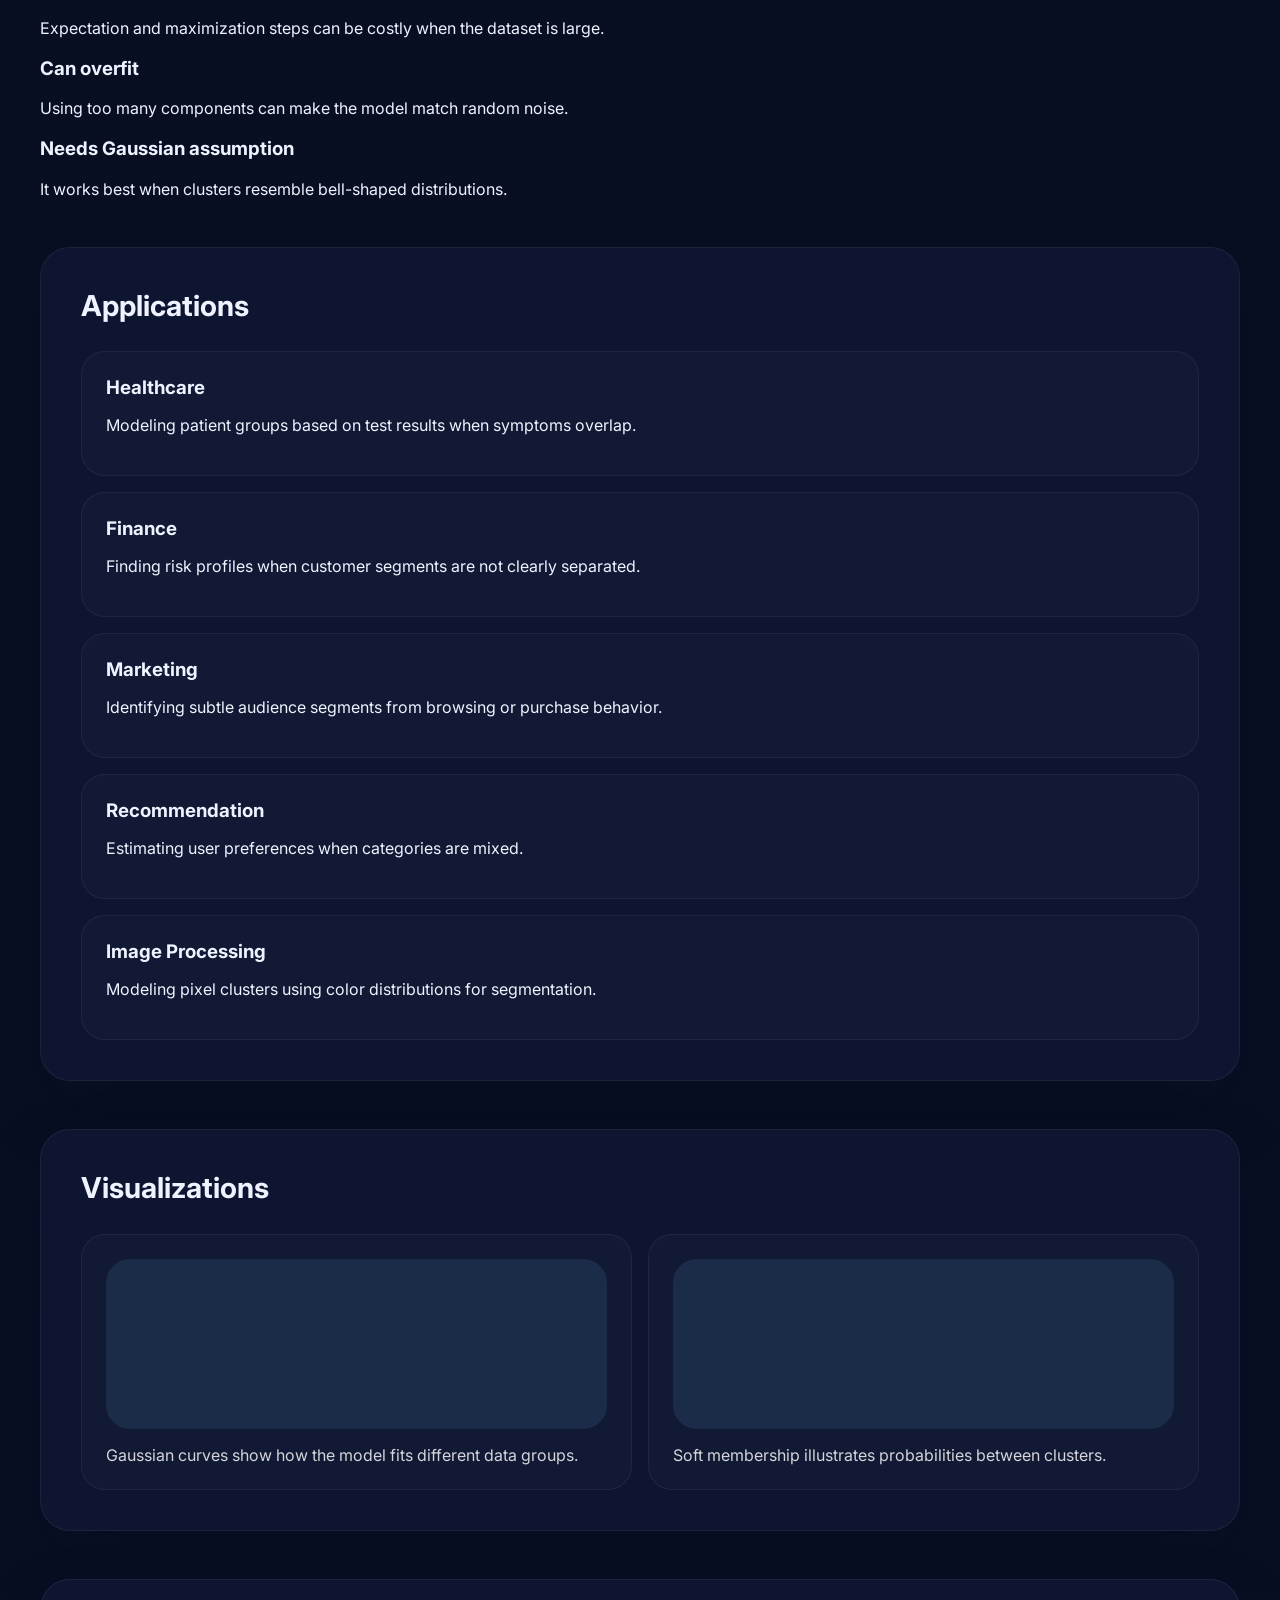
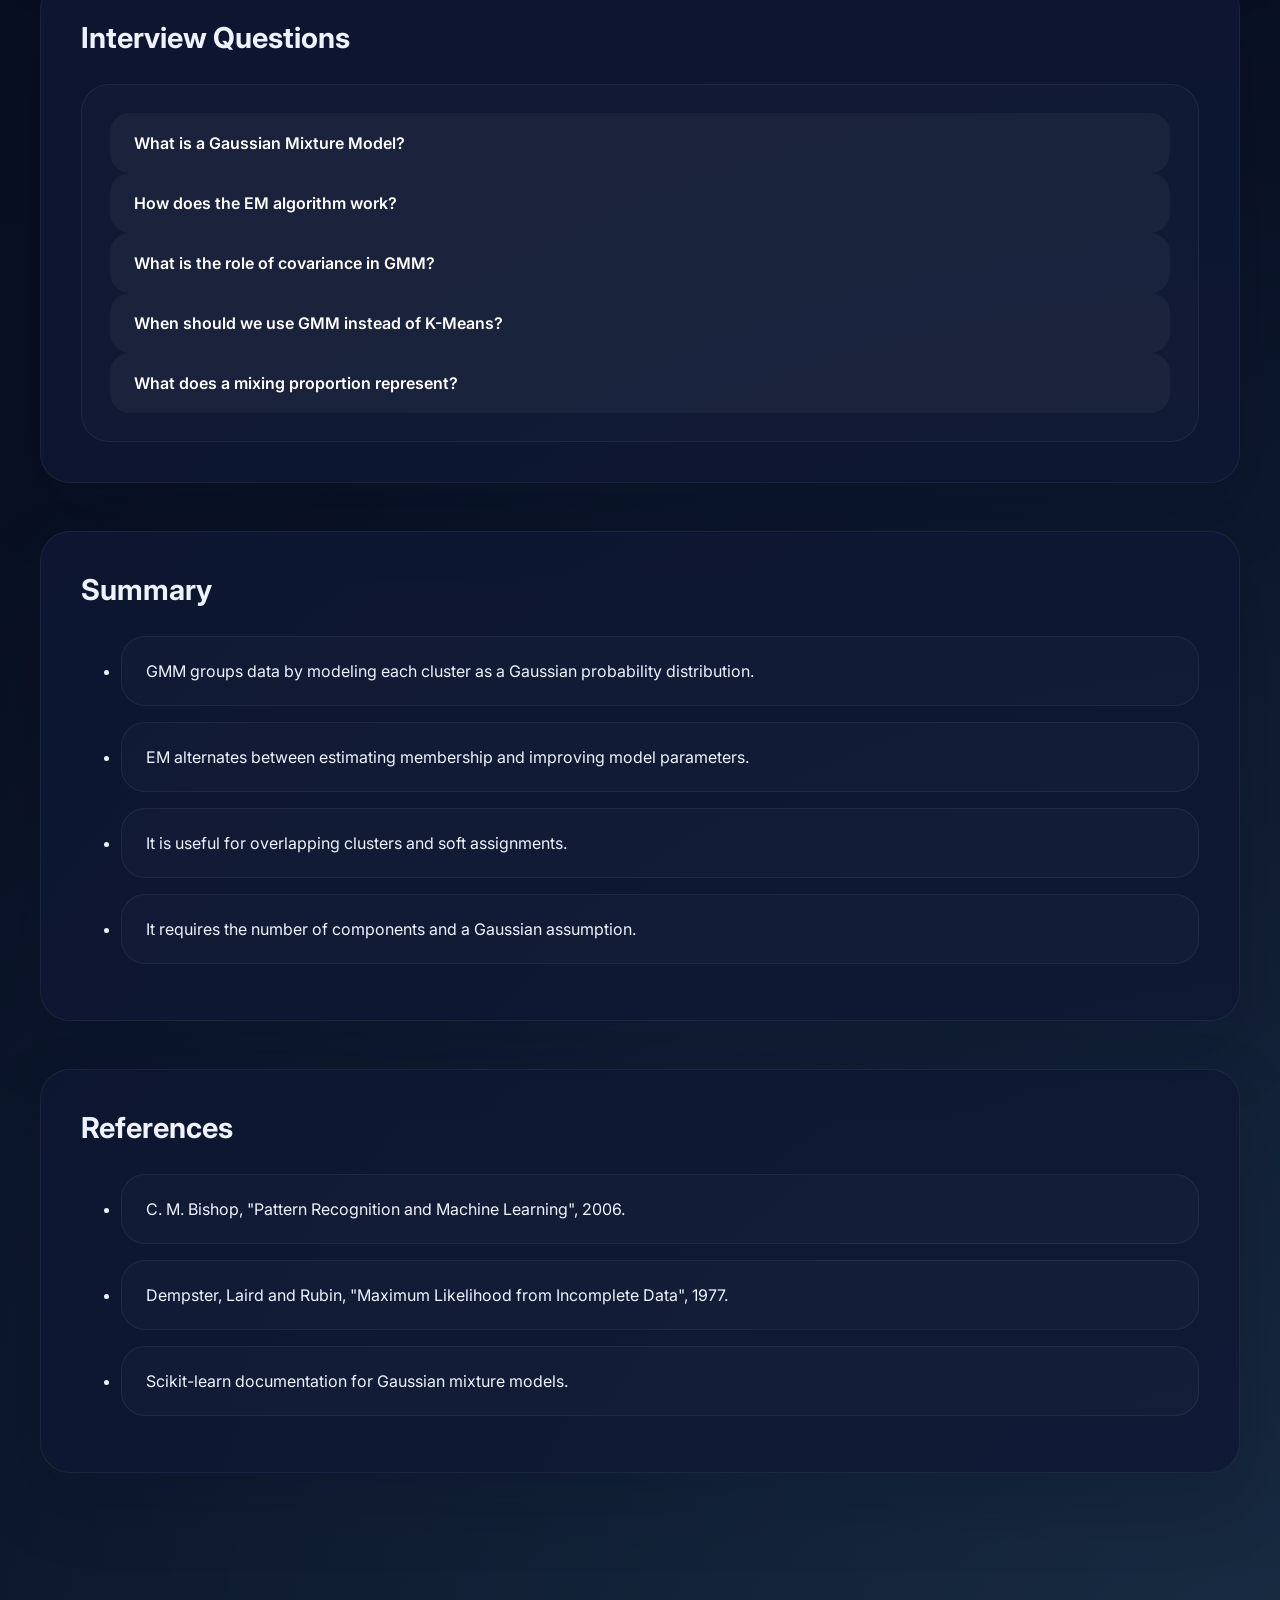
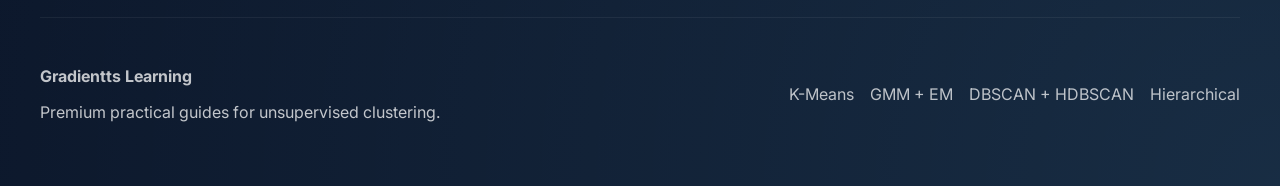
==== commit 82ea48ef: "Resolve merge and update documentation" ====
--- a/gmm-em/index.html
+++ b/gmm-em/index.html
@@ -70,7 +70,7 @@
       <div class="content-grid">
         <div>
           <h3>What is it?</h3>
-          <p>Gaussian Mixture Models use a combination of bell-shaped curves to describe groups inside data. Each group is represented by a Gaussian distribution defined by its center and spread.</p>
+          <p>Gaussian Mixture Models are probabilistic clustering methods that represent data as a mixture of several Gaussian distributions. Each component describes one cluster and gives each data point a probability of belonging to it.</p>
         </div>
         <div>
           <h3>Why is it needed?</h3>
@@ -84,7 +84,7 @@
       <div class="section-header">
         <h2>Real World Analogy</h2>
       </div>
-      <p>Think of shops in a food market selling similar items. Some customers might visit multiple shops before choosing. GMM is like estimating which shop a customer most likely belongs to, even when the choices overlap.</p>
+      <p>Imagine a student who enjoys both Computer Science and Mathematics. Instead of forcing the student into only one club, GMM assigns probabilities to both groups, which better reflects real-world overlap.</p>
     </section>
 
     <section class="section content-block" id="problem">
@@ -104,7 +104,7 @@
         <h2>Mathematical Formula</h2>
       </div>
       <div class="formula-card">
-        <p><strong>Model:</strong> data is generated by a mix of Gaussian distributions.</p>
+        <p><strong>Model:</strong> data is generated by a mixture of Gaussian distributions.</p>
         <p class="formula"><code>p(x) = &Sigma;<sub>j=1</sub><sup>k</sup> π<sub>j</sub> N(x | μ<sub>j</sub>, Σ<sub>j</sub>)</code></p>
         <div class="formula-legend">
           <div><strong>k</strong> = number of Gaussian components</div>
@@ -121,10 +121,10 @@
       </div>
       <ol class="workflow-list">
         <li>Choose how many Gaussian components are needed.</li>
-        <li>Start with random guesses for means, covariances, and weights.</li>
-        <li>Expectation step: compute the probability that each point belongs to each component.</li>
+        <li>Initialize the means, covariances, and weights.</li>
+        <li>Expectation step: estimate the probability that each point belongs to each component.</li>
         <li>Maximization step: update the component parameters based on those probabilities.</li>
-        <li>Repeat E and M steps until the changes are small.</li>
+        <li>Repeat the E and M steps until the likelihood stops improving significantly.</li>
         <li>Use the final model to understand group membership and data shape.</li>
       </ol>
     </section>
@@ -178,10 +178,10 @@
         <div class="example-card">
           <h3>What happens</h3>
           <ol>
-            <li>Start with three possible Gaussians.</li>
+            <li>Start with several possible Gaussian components.</li>
             <li>Estimate how likely each point belongs to each Gaussian.</li>
-            <li>Update the center and shape of each Gaussian based on probabilities.</li>
-            <li>Repeat to improve the fit until the model converges.</li>
+            <li>Update the center and shape of each Gaussian based on these probabilities.</li>
+            <li>Repeat until the model converges and the fit improves.</li>
           </ol>
         </div>
       </div>
@@ -278,7 +278,7 @@
       </div>
       <div class="accordion" id="faq">
         <button class="accordion-item" aria-expanded="false">What is a Gaussian Mixture Model?</button>
-        <div class="panel"><p>It is a statistical model that represents data as a combination of Gaussian distributions.</p></div>
+        <div class="panel"><p>It is a probabilistic model that represents data as a combination of Gaussian distributions.</p></div>
 
         <button class="accordion-item" aria-expanded="false">How does the EM algorithm work?</button>
         <div class="panel"><p>EM alternates between estimating membership probabilities and updating distribution parameters.</p></div>
@@ -302,7 +302,7 @@
         <li>GMM groups data by modeling each cluster as a Gaussian probability distribution.</li>
         <li>EM alternates between estimating membership and improving model parameters.</li>
         <li>It is useful for overlapping clusters and soft assignments.</li>
-        <li>It requires the number of components and the Gaussian assumption.</li>
+        <li>It requires the number of components and a Gaussian assumption.</li>
       </ul>
     </section>
 
